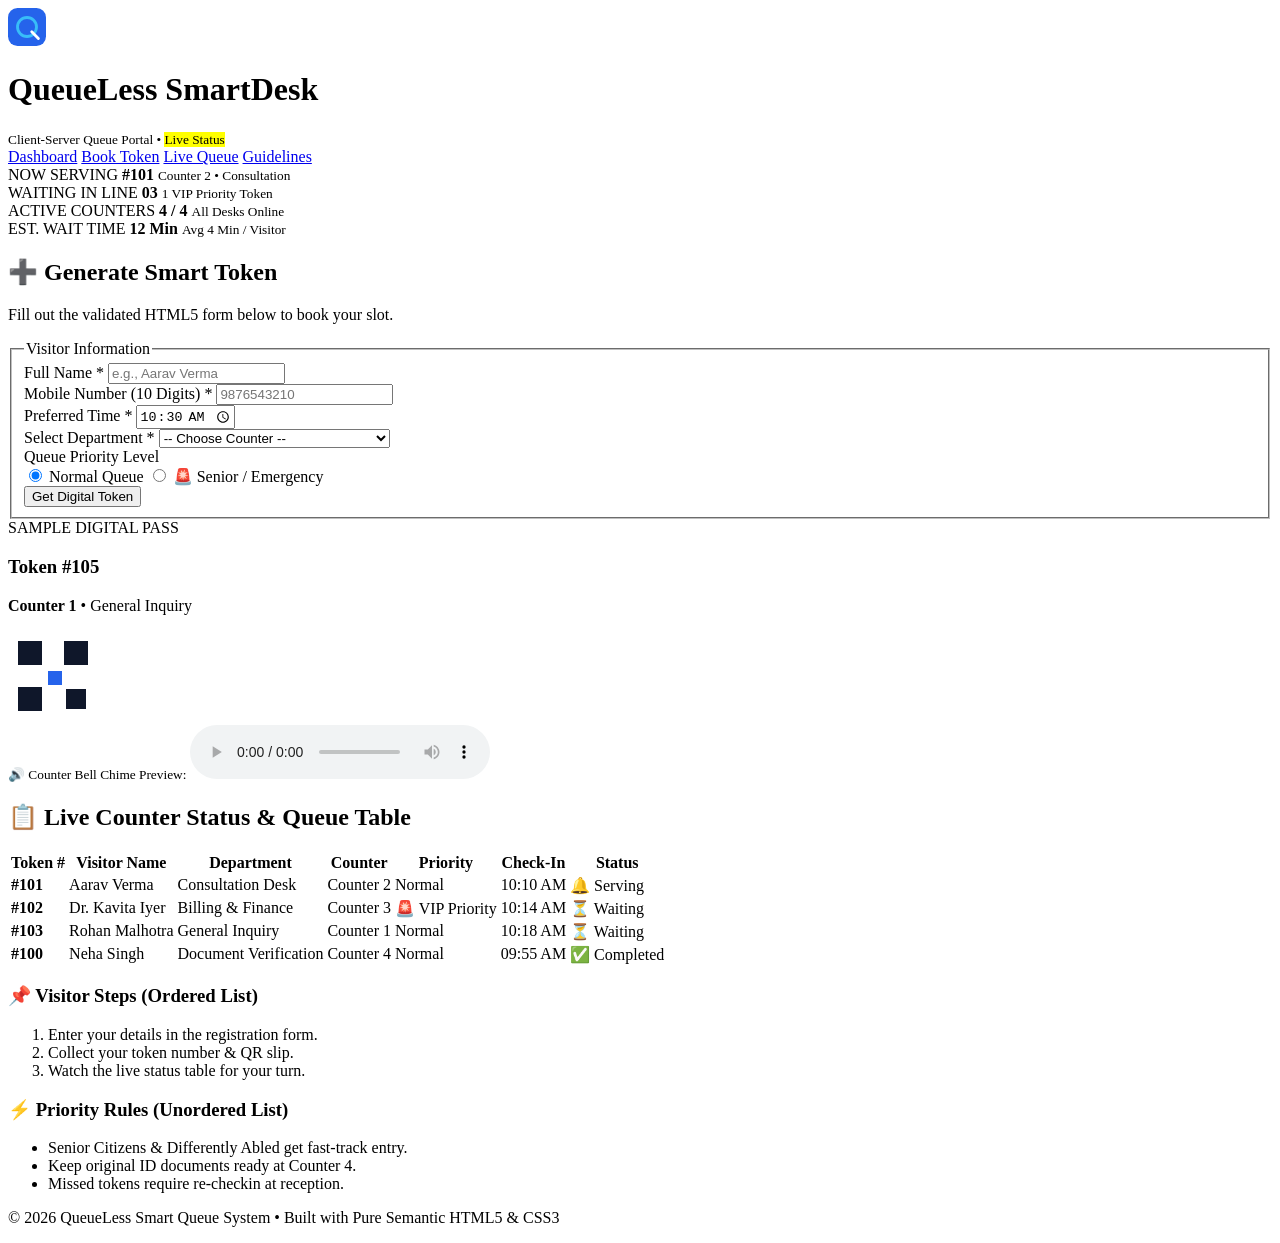
==== index.html @ b5c29361 "Create index.html" ====
<!DOCTYPE html>
<html lang="en">
<head>
  <!-- Unit I: SEO Fundamentals & Document Structure -->
  <meta charset="UTF-8" />
  <meta name="viewport" content="width=device-width, initial-scale=1.0" />
  <meta name="description" content="QueueLess Smart Token & Queue Management System using HTML5 and CSS3" />
  <meta name="keywords" content="Queue Management, Smart Token, HTML5, CSS3, Semantic Web" />
  <title>QueueLess — Smart Queue System (HTML & CSS Only)</title>
  <link rel="stylesheet" href="style.css" />
</head>
<body>

  <!-- Unit II: Semantic Header & Navigation -->
  <header class="site-header">
    <div class="brand">
      <!-- Unit I: SVG Graphics -->
      <svg width="38" height="38" viewBox="0 0 40 40" aria-label="QueueLess Logo">
        <rect width="40" height="40" rx="10" fill="#2563eb" />
        <circle cx="20" cy="20" r="10" stroke="#38bdf8" stroke-width="3" fill="none" />
        <line x1="25" y1="25" x2="32" y2="32" stroke="#ffffff" stroke-width="3" stroke-linecap="round" />
      </svg>
      <div>
        <h1>QueueLess <span>SmartDesk</span></h1>
        <small>Client-Server Queue Portal • <mark>Live Status</mark></small>
      </div>
    </div>

    <!-- Unit I: Hyperlinks -->
    <nav aria-label="Main Navigation" class="top-nav">
      <a href="#stats">Dashboard</a>
      <a href="#register">Book Token</a>
      <a href="#live-queue">Live Queue</a>
      <a href="#rules">Guidelines</a>
    </nav>
  </header>

  <main class="container">

    <!-- Unit III: CSS Grid KPI Section -->
    <section id="stats" class="kpi-grid" aria-label="Queue Statistics">
      <article class="kpi-card">
        <span class="kpi-title">NOW SERVING</span>
        <strong class="kpi-num pulse-text">#101</strong>
        <small>Counter 2 • Consultation</small>
      </article>

      <article class="kpi-card">
        <span class="kpi-title">WAITING IN LINE</span>
        <strong class="kpi-num">03</strong>
        <small>1 VIP Priority Token</small>
      </article>

      <article class="kpi-card">
        <span class="kpi-title">ACTIVE COUNTERS</span>
        <strong class="kpi-num">4 / 4</strong>
        <small>All Desks Online</small>
      </article>

      <article class="kpi-card">
        <span class="kpi-title">EST. WAIT TIME</span>
        <strong class="kpi-num">12 Min</strong>
        <small>Avg 4 Min / Visitor</small>
      </article>
    </section>

    <div class="main-layout">

      <!-- Unit II: Semantic Forms, Input Types & HTML5 Validation -->
      <section id="register" class="card">
        <h2>➕ Generate Smart Token</h2>
        <p class="sub-text">Fill out the validated HTML5 form below to book your slot.</p>

        <form action="#live-queue" method="get" class="token-form">
          <fieldset>
            <legend>Visitor Information</legend>

            <div class="form-group">
              <label for="visitorName">Full Name *</label>
              <input type="text" id="visitorName" name="visitorName"
                     placeholder="e.g., Aarav Verma" required minlength="3" />
            </div>

            <div class="form-row">
              <div class="form-group">
                <label for="mobile">Mobile Number (10 Digits) *</label>
                <input type="tel" id="mobile" name="mobile"
                       placeholder="9876543210" pattern="[0-9]{10}" maxlength="10" required />
              </div>

              <div class="form-group">
                <label for="visitTime">Preferred Time *</label>
                <input type="time" id="visitTime" name="visitTime" value="10:30" required />
              </div>
            </div>

            <div class="form-group">
              <label for="department">Select Department *</label>
              <select id="department" name="department" required>
                <option value="">-- Choose Counter --</option>
                <option value="c1">Counter 1 — General Inquiry</option>
                <option value="c2">Counter 2 — Consultation Desk</option>
                <option value="c3">Counter 3 — Billing & Fee Desk</option>
                <option value="c4">Counter 4 — Document Verification</option>
              </select>
            </div>

            <div class="form-group">
              <label>Queue Priority Level</label>
              <div class="radio-group">
                <label><input type="radio" name="priority" value="normal" checked /> Normal Queue</label>
                <label><input type="radio" name="priority" value="vip" /> 🚨 Senior / Emergency</label>
              </div>
            </div>

            <button type="submit" class="btn-submit">Get Digital Token</button>
          </fieldset>
        </form>
      </section>

      <!-- Unit I & II: Aside Digital Pass Preview + SVG + Multimedia -->
      <aside class="card ticket-preview" aria-label="Sample Token Pass">
        <span class="badge-live">SAMPLE DIGITAL PASS</span>
        <h3>Token #105</h3>
        <p><strong>Counter 1</strong> • General Inquiry</p>

        <!-- Unit I: SVG QR Code Graphic -->
        <svg class="qr-svg" width="90" height="90" viewBox="0 0 90 90" role="img" aria-label="QR Code">
          <rect width="90" height="90" fill="#ffffff" rx="8"/>
          <rect x="10" y="10" width="24" height="24" fill="#0f172a"/>
          <rect x="56" y="10" width="24" height="24" fill="#0f172a"/>
          <rect x="10" y="56" width="24" height="24" fill="#0f172a"/>
          <rect x="40" y="40" width="14" height="14" fill="#2563eb"/>
          <rect x="58" y="58" width="20" height="20" fill="#0f172a"/>
        </svg>

        <!-- Unit I: Multimedia Audio Element -->
        <div class="audio-box">
          <small>🔊 Counter Bell Chime Preview:</small>
          <audio controls>
            <source src="bell.mp3" type="audio/mpeg" />
            Your browser does not support HTML5 audio.
          </audio>
        </div>
      </aside>

    </div>

    <!-- Unit II: Tables and Data Representation -->
    <section id="live-queue" class="card">
      <h2>📋 Live Counter Status & Queue Table</h2>
      <div class="table-responsive">
        <table class="queue-table">
          <thead>
            <tr>
              <th>Token #</th>
              <th>Visitor Name</th>
              <th>Department</th>
              <th>Counter</th>
              <th>Priority</th>
              <th>Check-In</th>
              <th>Status</th>
            </tr>
          </thead>
          <tbody>
            <tr>
              <td><strong>#101</strong></td>
              <td>Aarav Verma</td>
              <td>Consultation Desk</td>
              <td>Counter 2</td>
              <td><span class="tag normal">Normal</span></td>
              <td>10:10 AM</td>
              <td><span class="status serving">🔔 Serving</span></td>
            </tr>
            <tr>
              <td><strong>#102</strong></td>
              <td>Dr. Kavita Iyer</td>
              <td>Billing & Finance</td>
              <td>Counter 3</td>
              <td><span class="tag vip">🚨 VIP Priority</span></td>
              <td>10:14 AM</td>
              <td><span class="status waiting">⏳ Waiting</span></td>
            </tr>
            <tr>
              <td><strong>#103</strong></td>
              <td>Rohan Malhotra</td>
              <td>General Inquiry</td>
              <td>Counter 1</td>
              <td><span class="tag normal">Normal</span></td>
              <td>10:18 AM</td>
              <td><span class="status waiting">⏳ Waiting</span></td>
            </tr>
            <tr>
              <td><strong>#100</strong></td>
              <td>Neha Singh</td>
              <td>Document Verification</td>
              <td>Counter 4</td>
              <td><span class="tag normal">Normal</span></td>
              <td>09:55 AM</td>
              <td><span class="status done">✅ Completed</span></td>
            </tr>
          </tbody>
        </table>
      </div>
    </section>

    <!-- Unit I: Ordered & Unordered Lists -->
    <section id="rules" class="card rules-grid">
      <div>
        <h3>📌 Visitor Steps (Ordered List)</h3>
        <ol>
          <li>Enter your details in the registration form.</li>
          <li>Collect your token number & QR slip.</li>
          <li>Watch the live status table for your turn.</li>
        </ol>
      </div>
      <div>
        <h3>⚡ Priority Rules (Unordered List)</h3>
        <ul>
          <li>Senior Citizens & Differently Abled get fast-track entry.</li>
          <li>Keep original ID documents ready at Counter 4.</li>
          <li>Missed tokens require re-checkin at reception.</li>
        </ul>
      </div>
    </section>

  </main>

  <footer class="site-footer">
    <p>&copy; 2026 QueueLess Smart Queue System • Built with Pure Semantic HTML5 & CSS3</p>
  </footer>

</body>
</html>
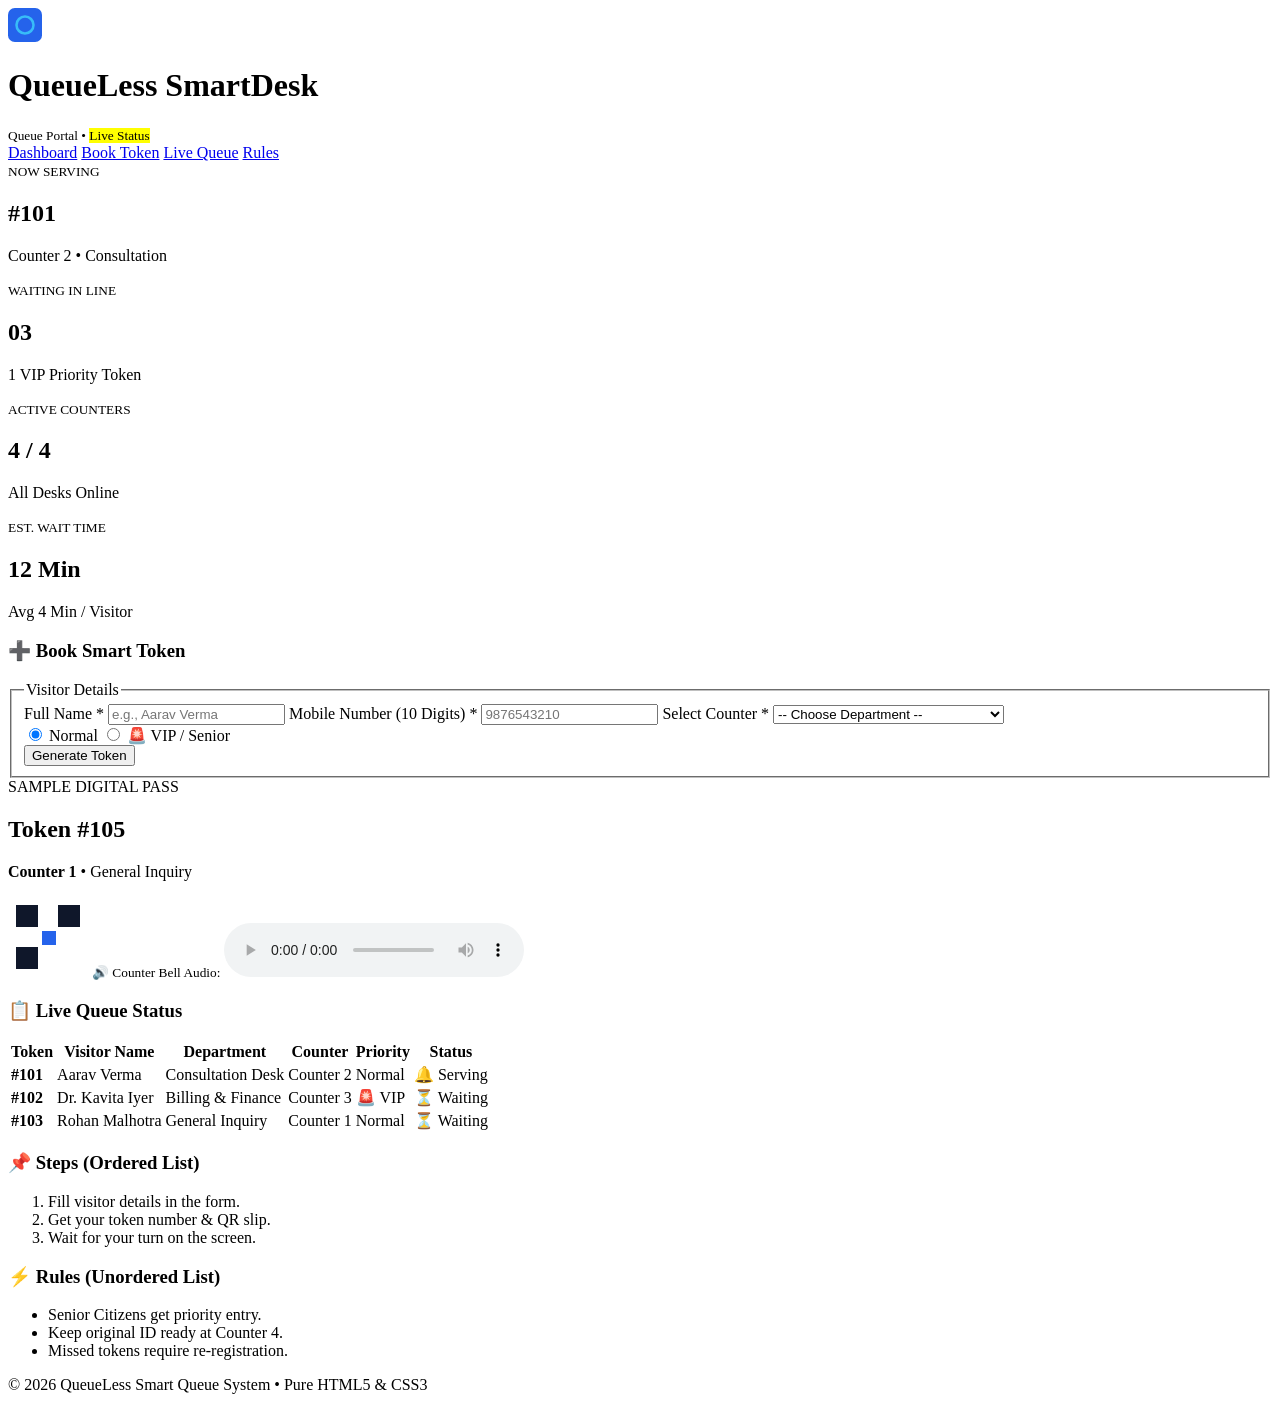
==== commit b192fa5f: "Create index.html" ====
--- a/index.html
+++ b/index.html
@@ -1,233 +1,176 @@
 <!DOCTYPE html>
 <html lang="en">
 <head>
-  <!-- Unit I: SEO Fundamentals & Document Structure -->
   <meta charset="UTF-8" />
   <meta name="viewport" content="width=device-width, initial-scale=1.0" />
-  <meta name="description" content="QueueLess Smart Token & Queue Management System using HTML5 and CSS3" />
-  <meta name="keywords" content="Queue Management, Smart Token, HTML5, CSS3, Semantic Web" />
-  <title>QueueLess — Smart Queue System (HTML & CSS Only)</title>
+  <meta name="description" content="QueueLess Smart Token System using HTML5 and CSS3" />
+  <title>QueueLess — Smart Queue System</title>
   <link rel="stylesheet" href="style.css" />
 </head>
 <body>
 
-  <!-- Unit II: Semantic Header & Navigation -->
-  <header class="site-header">
+  <header class="header">
     <div class="brand">
-      <!-- Unit I: SVG Graphics -->
-      <svg width="38" height="38" viewBox="0 0 40 40" aria-label="QueueLess Logo">
-        <rect width="40" height="40" rx="10" fill="#2563eb" />
+      <svg width="34" height="34" viewBox="0 0 40 40" aria-label="Logo">
+        <rect width="40" height="40" rx="8" fill="#2563eb" />
         <circle cx="20" cy="20" r="10" stroke="#38bdf8" stroke-width="3" fill="none" />
-        <line x1="25" y1="25" x2="32" y2="32" stroke="#ffffff" stroke-width="3" stroke-linecap="round" />
       </svg>
       <div>
         <h1>QueueLess <span>SmartDesk</span></h1>
-        <small>Client-Server Queue Portal • <mark>Live Status</mark></small>
+        <small>Queue Portal • <mark>Live Status</mark></small>
       </div>
     </div>
 
-    <!-- Unit I: Hyperlinks -->
-    <nav aria-label="Main Navigation" class="top-nav">
+    <nav class="nav">
       <a href="#stats">Dashboard</a>
-      <a href="#register">Book Token</a>
-      <a href="#live-queue">Live Queue</a>
-      <a href="#rules">Guidelines</a>
+      <a href="#book">Book Token</a>
+      <a href="#queue">Live Queue</a>
+      <a href="#rules">Rules</a>
     </nav>
   </header>
 
   <main class="container">
 
-    <!-- Unit III: CSS Grid KPI Section -->
-    <section id="stats" class="kpi-grid" aria-label="Queue Statistics">
-      <article class="kpi-card">
-        <span class="kpi-title">NOW SERVING</span>
-        <strong class="kpi-num pulse-text">#101</strong>
-        <small>Counter 2 • Consultation</small>
+    <section id="stats" class="grid-4">
+      <article class="card">
+        <small>NOW SERVING</small>
+        <h2 class="pulse">#101</h2>
+        <p>Counter 2 • Consultation</p>
       </article>
-
-      <article class="kpi-card">
-        <span class="kpi-title">WAITING IN LINE</span>
-        <strong class="kpi-num">03</strong>
-        <small>1 VIP Priority Token</small>
+      <article class="card">
+        <small>WAITING IN LINE</small>
+        <h2>03</h2>
+        <p>1 VIP Priority Token</p>
       </article>
-
-      <article class="kpi-card">
-        <span class="kpi-title">ACTIVE COUNTERS</span>
-        <strong class="kpi-num">4 / 4</strong>
-        <small>All Desks Online</small>
+      <article class="card">
+        <small>ACTIVE COUNTERS</small>
+        <h2>4 / 4</h2>
+        <p>All Desks Online</p>
       </article>
-
-      <article class="kpi-card">
-        <span class="kpi-title">EST. WAIT TIME</span>
-        <strong class="kpi-num">12 Min</strong>
-        <small>Avg 4 Min / Visitor</small>
+      <article class="card">
+        <small>EST. WAIT TIME</small>
+        <h2>12 Min</h2>
+        <p>Avg 4 Min / Visitor</p>
       </article>
     </section>
 
-    <div class="main-layout">
+    <div class="grid-2">
+      <section id="book" class="card">
+        <h3>➕ Book Smart Token</h3>
+        <form action="#queue" method="get">
+          <fieldset>
+            <legend>Visitor Details</legend>
 
-      <!-- Unit II: Semantic Forms, Input Types & HTML5 Validation -->
-      <section id="register" class="card">
-        <h2>➕ Generate Smart Token</h2>
-        <p class="sub-text">Fill out the validated HTML5 form below to book your slot.</p>
+            <label for="name">Full Name *</label>
+            <input type="text" id="name" name="name" placeholder="e.g., Aarav Verma" required minlength="3" />
 
-        <form action="#live-queue" method="get" class="token-form">
-          <fieldset>
-            <legend>Visitor Information</legend>
+            <label for="phone">Mobile Number (10 Digits) *</label>
+            <input type="tel" id="phone" name="phone" placeholder="9876543210" pattern="[0-9]{10}" maxlength="10" required />
 
-            <div class="form-group">
-              <label for="visitorName">Full Name *</label>
-              <input type="text" id="visitorName" name="visitorName"
-                     placeholder="e.g., Aarav Verma" required minlength="3" />
+            <label for="dept">Select Counter *</label>
+            <select id="dept" name="dept" required>
+              <option value="">-- Choose Department --</option>
+              <option value="c1">Counter 1 — General Inquiry</option>
+              <option value="c2">Counter 2 — Consultation Desk</option>
+              <option value="c3">Counter 3 — Billing & Finance</option>
+              <option value="c4">Counter 4 — Document Verification</option>
+            </select>
+
+            <div class="radio-row">
+              <label><input type="radio" name="prio" value="normal" checked /> Normal</label>
+              <label><input type="radio" name="prio" value="vip" /> 🚨 VIP / Senior</label>
             </div>
 
-            <div class="form-row">
-              <div class="form-group">
-                <label for="mobile">Mobile Number (10 Digits) *</label>
-                <input type="tel" id="mobile" name="mobile"
-                       placeholder="9876543210" pattern="[0-9]{10}" maxlength="10" required />
-              </div>
-
-              <div class="form-group">
-                <label for="visitTime">Preferred Time *</label>
-                <input type="time" id="visitTime" name="visitTime" value="10:30" required />
-              </div>
-            </div>
-
-            <div class="form-group">
-              <label for="department">Select Department *</label>
-              <select id="department" name="department" required>
-                <option value="">-- Choose Counter --</option>
-                <option value="c1">Counter 1 — General Inquiry</option>
-                <option value="c2">Counter 2 — Consultation Desk</option>
-                <option value="c3">Counter 3 — Billing & Fee Desk</option>
-                <option value="c4">Counter 4 — Document Verification</option>
-              </select>
-            </div>
-
-            <div class="form-group">
-              <label>Queue Priority Level</label>
-              <div class="radio-group">
-                <label><input type="radio" name="priority" value="normal" checked /> Normal Queue</label>
-                <label><input type="radio" name="priority" value="vip" /> 🚨 Senior / Emergency</label>
-              </div>
-            </div>
-
-            <button type="submit" class="btn-submit">Get Digital Token</button>
+            <button type="submit" class="btn">Generate Token</button>
           </fieldset>
         </form>
       </section>
 
-      <!-- Unit I & II: Aside Digital Pass Preview + SVG + Multimedia -->
-      <aside class="card ticket-preview" aria-label="Sample Token Pass">
-        <span class="badge-live">SAMPLE DIGITAL PASS</span>
-        <h3>Token #105</h3>
+      <aside class="card center">
+        <span class="tag vip">SAMPLE DIGITAL PASS</span>
+        <h2>Token #105</h2>
         <p><strong>Counter 1</strong> • General Inquiry</p>
 
-        <!-- Unit I: SVG QR Code Graphic -->
-        <svg class="qr-svg" width="90" height="90" viewBox="0 0 90 90" role="img" aria-label="QR Code">
-          <rect width="90" height="90" fill="#ffffff" rx="8"/>
-          <rect x="10" y="10" width="24" height="24" fill="#0f172a"/>
-          <rect x="56" y="10" width="24" height="24" fill="#0f172a"/>
-          <rect x="10" y="56" width="24" height="24" fill="#0f172a"/>
-          <rect x="40" y="40" width="14" height="14" fill="#2563eb"/>
-          <rect x="58" y="58" width="20" height="20" fill="#0f172a"/>
+        <svg width="80" height="80" viewBox="0 0 80 80" aria-label="QR Code">
+          <rect width="80" height="80" fill="#fff" rx="6" />
+          <rect x="8" y="8" width="22" height="22" fill="#0f172a" />
+          <rect x="50" y="8" width="22" height="22" fill="#0f172a" />
+          <rect x="8" y="50" width="22" height="22" fill="#0f172a" />
+          <rect x="34" y="34" width="14" height="14" fill="#2563eb" />
         </svg>
 
-        <!-- Unit I: Multimedia Audio Element -->
-        <div class="audio-box">
-          <small>🔊 Counter Bell Chime Preview:</small>
-          <audio controls>
-            <source src="bell.mp3" type="audio/mpeg" />
-            Your browser does not support HTML5 audio.
-          </audio>
-        </div>
+        <small>🔊 Counter Bell Audio:</small>
+        <audio controls>
+          <source src="bell.mp3" type="audio/mpeg" />
+        </audio>
       </aside>
-
     </div>
 
-    <!-- Unit II: Tables and Data Representation -->
-    <section id="live-queue" class="card">
-      <h2>📋 Live Counter Status & Queue Table</h2>
-      <div class="table-responsive">
-        <table class="queue-table">
-          <thead>
-            <tr>
-              <th>Token #</th>
-              <th>Visitor Name</th>
-              <th>Department</th>
-              <th>Counter</th>
-              <th>Priority</th>
-              <th>Check-In</th>
-              <th>Status</th>
-            </tr>
-          </thead>
-          <tbody>
-            <tr>
-              <td><strong>#101</strong></td>
-              <td>Aarav Verma</td>
-              <td>Consultation Desk</td>
-              <td>Counter 2</td>
-              <td><span class="tag normal">Normal</span></td>
-              <td>10:10 AM</td>
-              <td><span class="status serving">🔔 Serving</span></td>
-            </tr>
-            <tr>
-              <td><strong>#102</strong></td>
-              <td>Dr. Kavita Iyer</td>
-              <td>Billing & Finance</td>
-              <td>Counter 3</td>
-              <td><span class="tag vip">🚨 VIP Priority</span></td>
-              <td>10:14 AM</td>
-              <td><span class="status waiting">⏳ Waiting</span></td>
-            </tr>
-            <tr>
-              <td><strong>#103</strong></td>
-              <td>Rohan Malhotra</td>
-              <td>General Inquiry</td>
-              <td>Counter 1</td>
-              <td><span class="tag normal">Normal</span></td>
-              <td>10:18 AM</td>
-              <td><span class="status waiting">⏳ Waiting</span></td>
-            </tr>
-            <tr>
-              <td><strong>#100</strong></td>
-              <td>Neha Singh</td>
-              <td>Document Verification</td>
-              <td>Counter 4</td>
-              <td><span class="tag normal">Normal</span></td>
-              <td>09:55 AM</td>
-              <td><span class="status done">✅ Completed</span></td>
-            </tr>
-          </tbody>
-        </table>
-      </div>
+    <section id="queue" class="card">
+      <h3>📋 Live Queue Status</h3>
+      <table>
+        <thead>
+          <tr>
+            <th>Token</th>
+            <th>Visitor Name</th>
+            <th>Department</th>
+            <th>Counter</th>
+            <th>Priority</th>
+            <th>Status</th>
+          </tr>
+        </thead>
+        <tbody>
+          <tr>
+            <td><strong>#101</strong></td>
+            <td>Aarav Verma</td>
+            <td>Consultation Desk</td>
+            <td>Counter 2</td>
+            <td><span class="tag normal">Normal</span></td>
+            <td><span class="tag serve">🔔 Serving</span></td>
+          </tr>
+          <tr>
+            <td><strong>#102</strong></td>
+            <td>Dr. Kavita Iyer</td>
+            <td>Billing & Finance</td>
+            <td>Counter 3</td>
+            <td><span class="tag vip">🚨 VIP</span></td>
+            <td><span class="tag wait">⏳ Waiting</span></td>
+          </tr>
+          <tr>
+            <td><strong>#103</strong></td>
+            <td>Rohan Malhotra</td>
+            <td>General Inquiry</td>
+            <td>Counter 1</td>
+            <td><span class="tag normal">Normal</span></td>
+            <td><span class="tag wait">⏳ Waiting</span></td>
+          </tr>
+        </tbody>
+      </table>
     </section>
-
-    <!-- Unit I: Ordered & Unordered Lists -->
-    <section id="rules" class="card rules-grid">
-      <div>
-        <h3>📌 Visitor Steps (Ordered List)</h3>
+    
+    <section id="rules" class="grid-2">
+      <div class="card">
+        <h3>📌 Steps (Ordered List)</h3>
         <ol>
-          <li>Enter your details in the registration form.</li>
-          <li>Collect your token number & QR slip.</li>
-          <li>Watch the live status table for your turn.</li>
+          <li>Fill visitor details in the form.</li>
+          <li>Get your token number & QR slip.</li>
+          <li>Wait for your turn on the screen.</li>
         </ol>
       </div>
-      <div>
-        <h3>⚡ Priority Rules (Unordered List)</h3>
+      <div class="card">
+        <h3>⚡ Rules (Unordered List)</h3>
         <ul>
-          <li>Senior Citizens & Differently Abled get fast-track entry.</li>
-          <li>Keep original ID documents ready at Counter 4.</li>
-          <li>Missed tokens require re-checkin at reception.</li>
+          <li>Senior Citizens get priority entry.</li>
+          <li>Keep original ID ready at Counter 4.</li>
+          <li>Missed tokens require re-registration.</li>
         </ul>
       </div>
     </section>
 
   </main>
 
-  <footer class="site-footer">
-    <p>&copy; 2026 QueueLess Smart Queue System • Built with Pure Semantic HTML5 & CSS3</p>
+  <footer class="footer">
+    <p>&copy; 2026 QueueLess Smart Queue System • Pure HTML5 & CSS3</p>
   </footer>
 
 </body>
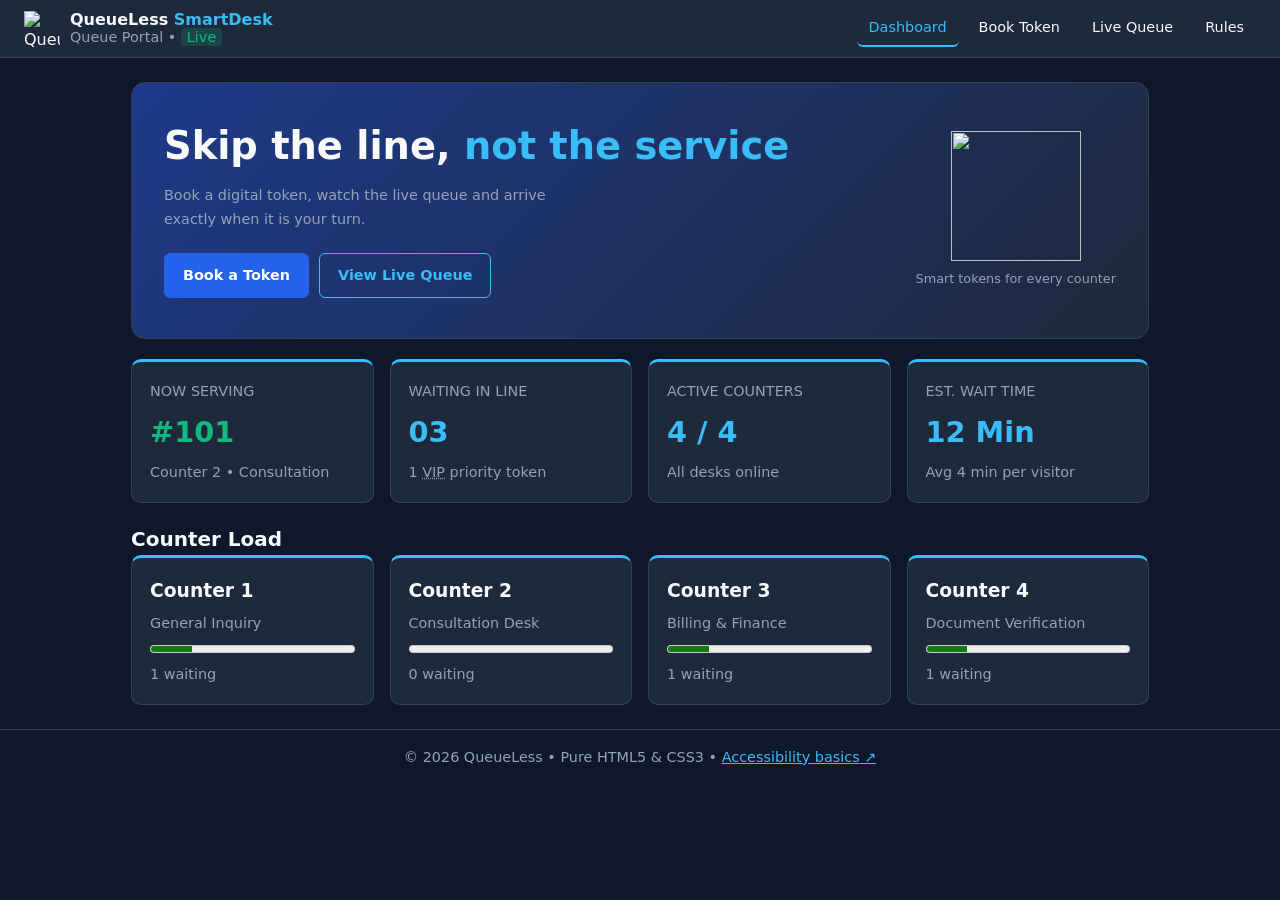
==== commit 6f148574: "Update index.html" ====
--- a/index.html
+++ b/index.html
@@ -3,175 +3,62 @@
 <head>
   <meta charset="UTF-8" />
   <meta name="viewport" content="width=device-width, initial-scale=1.0" />
-  <meta name="description" content="QueueLess Smart Token System using HTML5 and CSS3" />
-  <title>QueueLess — Smart Queue System</title>
+  <meta name="description" content="QueueLess dashboard: now serving, waiting count and counter load." />
+  <meta name="theme-color" content="#0f172a" />
+  <title>Dashboard | QueueLess Smart Queue</title>
+  <link rel="icon" href="logo.svg" type="image/svg+xml" />
   <link rel="stylesheet" href="style.css" />
 </head>
 <body>
+  <a class="skip" href="#main">Skip to main content</a>
 
   <header class="header">
-    <div class="brand">
-      <svg width="34" height="34" viewBox="0 0 40 40" aria-label="Logo">
-        <rect width="40" height="40" rx="8" fill="#2563eb" />
-        <circle cx="20" cy="20" r="10" stroke="#38bdf8" stroke-width="3" fill="none" />
-      </svg>
-      <div>
-        <h1>QueueLess <span>SmartDesk</span></h1>
-        <small>Queue Portal • <mark>Live Status</mark></small>
-      </div>
-    </div>
-
-    <nav class="nav">
-      <a href="#stats">Dashboard</a>
-      <a href="#book">Book Token</a>
-      <a href="#queue">Live Queue</a>
-      <a href="#rules">Rules</a>
+    <a class="brand" href="index.html">
+      <img src="logo.svg" width="36" height="36" alt="QueueLess logo" />
+      <span><strong>QueueLess <em>SmartDesk</em></strong><small>Queue Portal • <mark>Live</mark></small></span>
+    </a>
+    <nav class="nav" aria-label="Main navigation">
+        <a href="index.html" aria-current="page">Dashboard</a>
+        <a href="book-token.html">Book Token</a>
+        <a href="live-queue.html">Live Queue</a>
+        <a href="rules.html">Rules</a>
     </nav>
   </header>
 
-  <main class="container">
-
-    <section id="stats" class="grid-4">
-      <article class="card">
-        <small>NOW SERVING</small>
-        <h2 class="pulse">#101</h2>
-        <p>Counter 2 • Consultation</p>
-      </article>
-      <article class="card">
-        <small>WAITING IN LINE</small>
-        <h2>03</h2>
-        <p>1 VIP Priority Token</p>
-      </article>
-      <article class="card">
-        <small>ACTIVE COUNTERS</small>
-        <h2>4 / 4</h2>
-        <p>All Desks Online</p>
-      </article>
-      <article class="card">
-        <small>EST. WAIT TIME</small>
-        <h2>12 Min</h2>
-        <p>Avg 4 Min / Visitor</p>
-      </article>
+  <main id="main" class="container">
+    <section class="hero" aria-labelledby="hero-title">
+      <div>
+        <h1 id="hero-title">Skip the line, <span>not the service</span></h1>
+        <p>Book a digital token, watch the live queue and arrive exactly when it is your turn.</p>
+        <p class="actions"><a class="btn" href="book-token.html">Book a Token</a> <a class="btn ghost" href="live-queue.html">View Live Queue</a></p>
+      </div>
+      <figure>
+        <img src="logo.svg" width="130" height="130" alt="" />
+        <figcaption>Smart tokens for every counter</figcaption>
+      </figure>
     </section>
 
-    <div class="grid-2">
-      <section id="book" class="card">
-        <h3>➕ Book Smart Token</h3>
-        <form action="#queue" method="get">
-          <fieldset>
-            <legend>Visitor Details</legend>
+    <section class="grid-4" aria-label="Queue summary">
+      <article class="card"><small>NOW SERVING</small><h2 class="pulse">#101</h2><p>Counter 2 • Consultation</p></article>
+      <article class="card"><small>WAITING IN LINE</small><h2>03</h2><p>1 <abbr title="Very Important Person">VIP</abbr> priority token</p></article>
+      <article class="card"><small>ACTIVE COUNTERS</small><h2>4 / 4</h2><p>All desks online</p></article>
+      <article class="card"><small>EST. WAIT TIME</small><h2>12 Min</h2><p>Avg 4 min per visitor</p></article>
+    </section>
 
-            <label for="name">Full Name *</label>
-            <input type="text" id="name" name="name" placeholder="e.g., Aarav Verma" required minlength="3" />
-
-            <label for="phone">Mobile Number (10 Digits) *</label>
-            <input type="tel" id="phone" name="phone" placeholder="9876543210" pattern="[0-9]{10}" maxlength="10" required />
-
-            <label for="dept">Select Counter *</label>
-            <select id="dept" name="dept" required>
-              <option value="">-- Choose Department --</option>
-              <option value="c1">Counter 1 — General Inquiry</option>
-              <option value="c2">Counter 2 — Consultation Desk</option>
-              <option value="c3">Counter 3 — Billing & Finance</option>
-              <option value="c4">Counter 4 — Document Verification</option>
-            </select>
-
-            <div class="radio-row">
-              <label><input type="radio" name="prio" value="normal" checked /> Normal</label>
-              <label><input type="radio" name="prio" value="vip" /> 🚨 VIP / Senior</label>
-            </div>
-
-            <button type="submit" class="btn">Generate Token</button>
-          </fieldset>
-        </form>
-      </section>
-
-      <aside class="card center">
-        <span class="tag vip">SAMPLE DIGITAL PASS</span>
-        <h2>Token #105</h2>
-        <p><strong>Counter 1</strong> • General Inquiry</p>
-
-        <svg width="80" height="80" viewBox="0 0 80 80" aria-label="QR Code">
-          <rect width="80" height="80" fill="#fff" rx="6" />
-          <rect x="8" y="8" width="22" height="22" fill="#0f172a" />
-          <rect x="50" y="8" width="22" height="22" fill="#0f172a" />
-          <rect x="8" y="50" width="22" height="22" fill="#0f172a" />
-          <rect x="34" y="34" width="14" height="14" fill="#2563eb" />
-        </svg>
-
-        <small>🔊 Counter Bell Audio:</small>
-        <audio controls>
-          <source src="bell.mp3" type="audio/mpeg" />
-        </audio>
-      </aside>
-    </div>
-
-    <section id="queue" class="card">
-      <h3>📋 Live Queue Status</h3>
-      <table>
-        <thead>
-          <tr>
-            <th>Token</th>
-            <th>Visitor Name</th>
-            <th>Department</th>
-            <th>Counter</th>
-            <th>Priority</th>
-            <th>Status</th>
-          </tr>
-        </thead>
-        <tbody>
-          <tr>
-            <td><strong>#101</strong></td>
-            <td>Aarav Verma</td>
-            <td>Consultation Desk</td>
-            <td>Counter 2</td>
-            <td><span class="tag normal">Normal</span></td>
-            <td><span class="tag serve">🔔 Serving</span></td>
-          </tr>
-          <tr>
-            <td><strong>#102</strong></td>
-            <td>Dr. Kavita Iyer</td>
-            <td>Billing & Finance</td>
-            <td>Counter 3</td>
-            <td><span class="tag vip">🚨 VIP</span></td>
-            <td><span class="tag wait">⏳ Waiting</span></td>
-          </tr>
-          <tr>
-            <td><strong>#103</strong></td>
-            <td>Rohan Malhotra</td>
-            <td>General Inquiry</td>
-            <td>Counter 1</td>
-            <td><span class="tag normal">Normal</span></td>
-            <td><span class="tag wait">⏳ Waiting</span></td>
-          </tr>
-        </tbody>
-      </table>
-    </section>
-    
-    <section id="rules" class="grid-2">
-      <div class="card">
-        <h3>📌 Steps (Ordered List)</h3>
-        <ol>
-          <li>Fill visitor details in the form.</li>
-          <li>Get your token number & QR slip.</li>
-          <li>Wait for your turn on the screen.</li>
-        </ol>
-      </div>
-      <div class="card">
-        <h3>⚡ Rules (Unordered List)</h3>
-        <ul>
-          <li>Senior Citizens get priority entry.</li>
-          <li>Keep original ID ready at Counter 4.</li>
-          <li>Missed tokens require re-registration.</li>
-        </ul>
+    <section aria-labelledby="counters-title">
+      <h2 id="counters-title">Counter Load</h2>
+      <div class="grid-4">
+        <article class="card"><h3>Counter 1</h3><p>General Inquiry</p><meter min="0" max="5" low="2" high="4" optimum="0" value="1">1 waiting</meter><small>1 waiting</small></article>
+        <article class="card"><h3>Counter 2</h3><p>Consultation Desk</p><meter min="0" max="5" low="2" high="4" optimum="0" value="0">0 waiting</meter><small>0 waiting</small></article>
+        <article class="card"><h3>Counter 3</h3><p>Billing &amp; Finance</p><meter min="0" max="5" low="2" high="4" optimum="0" value="1">1 waiting</meter><small>1 waiting</small></article>
+        <article class="card"><h3>Counter 4</h3><p>Document Verification</p><meter min="0" max="5" low="2" high="4" optimum="0" value="1">1 waiting</meter><small>1 waiting</small></article>
       </div>
     </section>
-
   </main>
 
   <footer class="footer">
-    <p>&copy; 2026 QueueLess Smart Queue System • Pure HTML5 & CSS3</p>
+    <p>&copy; 2026 QueueLess • Pure HTML5 &amp; CSS3 •
+      <a href="https://www.w3.org/WAI/fundamentals/accessibility-intro/" target="_blank" rel="noopener">Accessibility basics</a></p>
   </footer>
-
 </body>
 </html>
--- a/style.css
+++ b/style.css
@@ -0,0 +1,141 @@
+/* ===== Unit III: CSS Variables, Colors & Backgrounds ===== */
+:root {
+  --bg: #0f172a;
+  --card: #1e293b;
+  --border: #334155;
+  --text: #f8fafc;
+  --muted: #94a3b8;
+  --primary: #2563eb;
+  --accent: #38bdf8;
+  --green: #10b981;
+  --amber: #f59e0b;
+  --red: #ef4444;
+}
+
+/* ===== Box model, Typography & Units (rem, em, %, clamp) ===== */
+* { box-sizing: border-box; margin: 0; padding: 0; font-family: 'Segoe UI', system-ui, sans-serif; }
+html { scroll-behavior: smooth; }
+body { background: var(--bg); color: var(--text); line-height: 1.6; }
+h1 { font-size: clamp(1.6rem, 4vw, 2.4rem); }
+h2 { font-size: 1.25rem; }
+p, small { color: var(--muted); font-size: 0.9rem; }
+a { color: var(--accent); }
+em { font-style: normal; color: var(--accent); }
+::selection { background: var(--primary); color: #fff; }               /* pseudo-element */
+
+/* ===== Positioning: skip link (absolute) & sticky header ===== */
+.skip { position: absolute; left: -999px; top: 8px; z-index: 20; padding: 8px 14px; background: var(--primary); color: #fff; border-radius: 6px; }
+.skip:focus { left: 8px; }
+
+.header {
+  position: sticky; top: 0; z-index: 10;                               /* sticky */
+  display: flex; justify-content: space-between; align-items: center; flex-wrap: wrap; gap: 8px;   /* flexbox */
+  padding: 10px 24px; background: var(--card); border-bottom: 1px solid var(--border);
+}
+.brand { display: flex; align-items: center; gap: 10px; text-decoration: none; color: var(--text); }
+.brand span { display: flex; flex-direction: column; line-height: 1.2; }
+mark { background: rgba(16, 185, 129, 0.2); color: var(--green); padding: 1px 6px; border-radius: 4px; }
+
+/* ===== Navigation: pseudo-classes & transitions ===== */
+.nav { display: flex; gap: 8px; }
+.nav a {
+  color: var(--text); text-decoration: none; font-size: 0.9rem; padding: 6px 12px;
+  border-radius: 6px; border-bottom: 2px solid transparent; transition: background 0.2s, border-color 0.2s;
+}
+.nav a:hover, .nav a:focus-visible { background: var(--primary); outline: none; }
+.nav a[aria-current="page"] { color: var(--accent); border-bottom-color: var(--accent); }   /* attribute selector */
+
+/* ===== Layout: Flexbox container + CSS Grid ===== */
+.container { max-width: 1050px; margin: 24px auto; padding: 0 16px; display: flex; flex-direction: column; gap: 20px; animation: fade-up 0.5s ease both; }
+.grid-4 { display: grid; grid-template-columns: repeat(4, 1fr); gap: 16px; }
+.grid-2 { display: grid; grid-template-columns: 1.4fr 1fr; gap: 16px; }
+
+/* ===== Hero (gradient background) ===== */
+.hero {
+  display: flex; justify-content: space-between; align-items: center; gap: 24px; flex-wrap: wrap;
+  padding: 32px; border-radius: 14px; border: 1px solid var(--border);
+  background: linear-gradient(135deg, #1e3a8a, var(--card));
+}
+.hero h1 span { color: var(--accent); }
+.hero p { margin: 8px 0; max-width: 46ch; }
+.hero figure { text-align: center; }
+.hero figcaption { font-size: 0.8rem; color: var(--muted); }
+.actions { display: flex; gap: 10px; flex-wrap: wrap; }
+
+/* ===== Cards ===== */
+.card {
+  position: relative; display: flex; flex-direction: column; gap: 6px;
+  padding: 18px; background: var(--card); border: 1px solid var(--border);
+  border-top: 3px solid var(--accent); border-radius: 10px; transition: transform 0.2s, box-shadow 0.2s;
+}
+.grid-4 .card:hover { transform: translateY(-4px); box-shadow: 0 8px 20px rgba(0, 0, 0, 0.3); }
+.card h2 { color: var(--accent); }
+.grid-4 .card h2 { font-size: 1.8rem; }
+.center { align-items: center; justify-content: center; text-align: center; }
+meter { width: 100%; }
+
+/* ===== Animations (@keyframes) ===== */
+@keyframes pulse { 50% { opacity: 0.5; transform: scale(1.05); } }
+@keyframes fade-up { from { opacity: 0; transform: translateY(12px); } }
+.pulse { color: var(--green) !important; animation: pulse 1.8s infinite; }
+
+/* ===== Form styling: selectors, pseudo-classes, attribute selectors ===== */
+label { display: block; margin: 12px 0 4px; font-size: 0.85rem; font-weight: 600; }
+label.req::after { content: " *"; color: var(--red); }                  /* ::after */
+input[type="text"], input[type="tel"], input[type="email"], select {    /* attribute selectors */
+  width: 100%; padding: 9px 10px; color: var(--text); background: var(--bg);
+  border: 1px solid var(--border); border-radius: 6px; transition: border-color 0.2s;
+}
+input::placeholder { color: var(--muted); }
+input:focus, select:focus { outline: none; border-color: var(--accent); }
+input:required:valid { border-left: 4px solid var(--green); }
+input:invalid:not(:placeholder-shown) { border-left: 4px solid var(--red); }
+fieldset.radio-row { display: flex; gap: 16px; margin: 14px 0 4px; padding: 8px 12px; border: 1px solid var(--border); border-radius: 8px; }
+legend { padding: 0 6px; font-size: 0.85rem; color: var(--accent); font-weight: bold; }
+.radio-row label, .check { display: flex; align-items: center; gap: 6px; margin: 4px 0; font-weight: 400; }
+.btn {
+  display: inline-block; margin-top: 14px; padding: 10px 18px; text-align: center; text-decoration: none;
+  color: #fff; background: var(--primary); border: 1px solid var(--primary); border-radius: 6px;
+  font-weight: bold; cursor: pointer; transition: opacity 0.2s;
+}
+form .btn { width: 100%; }
+.btn.ghost { background: transparent; border-color: var(--accent); color: var(--accent); }
+.btn:hover { opacity: 0.85; }
+audio { width: 100%; max-width: 220px; height: 32px; }
+
+/* ===== Table ===== */
+.table-wrap { overflow-x: auto; }
+table { width: 100%; border-collapse: collapse; margin: 8px 0; font-size: 0.9rem; }
+caption { text-align: left; padding: 4px 0; color: var(--muted); font-size: 0.8rem; }
+th, td { padding: 10px; text-align: left; border-bottom: 1px solid var(--border); }
+thead th { color: var(--accent); }
+tbody tr:nth-child(even) { background: rgba(255, 255, 255, 0.03); }
+tbody tr:hover { background: rgba(56, 189, 248, 0.08); }
+
+/* ===== Tags ===== */
+.tag { display: inline-block; padding: 3px 10px; border-radius: 99px; font-size: 0.75rem; font-weight: bold; }
+.normal { background: rgba(37, 99, 235, 0.25); color: var(--accent); }
+.vip { background: rgba(239, 68, 68, 0.25); color: var(--red); }
+.serve { background: rgba(16, 185, 129, 0.25); color: var(--green); }
+.wait { background: rgba(245, 158, 11, 0.25); color: var(--amber); }
+
+/* ===== Lists, details & ::marker ===== */
+ol, ul { padding-left: 20px; color: var(--muted); }
+li { margin: 4px 0; }
+li::marker { color: var(--accent); font-weight: bold; }
+details { padding: 8px 0; border-bottom: 1px solid var(--border); }
+summary { cursor: pointer; font-weight: 600; }
+details p { margin-top: 6px; }
+
+/* ===== Footer & external links ===== */
+.footer { margin-top: 20px; padding: 16px; text-align: center; border-top: 1px solid var(--border); }
+a[target="_blank"]::after { content: " ↗"; }
+
+/* ===== Responsive Web Design (@media) ===== */
+@media (max-width: 900px) { .grid-4 { grid-template-columns: repeat(2, 1fr); } }
+@media (max-width: 640px) {
+  .grid-4, .grid-2 { grid-template-columns: 1fr; }
+  .nav { width: 100%; justify-content: space-between; }
+  .hero { padding: 20px; }
+}
+@media (prefers-reduced-motion: reduce) { * { animation: none !important; transition: none !important; } }
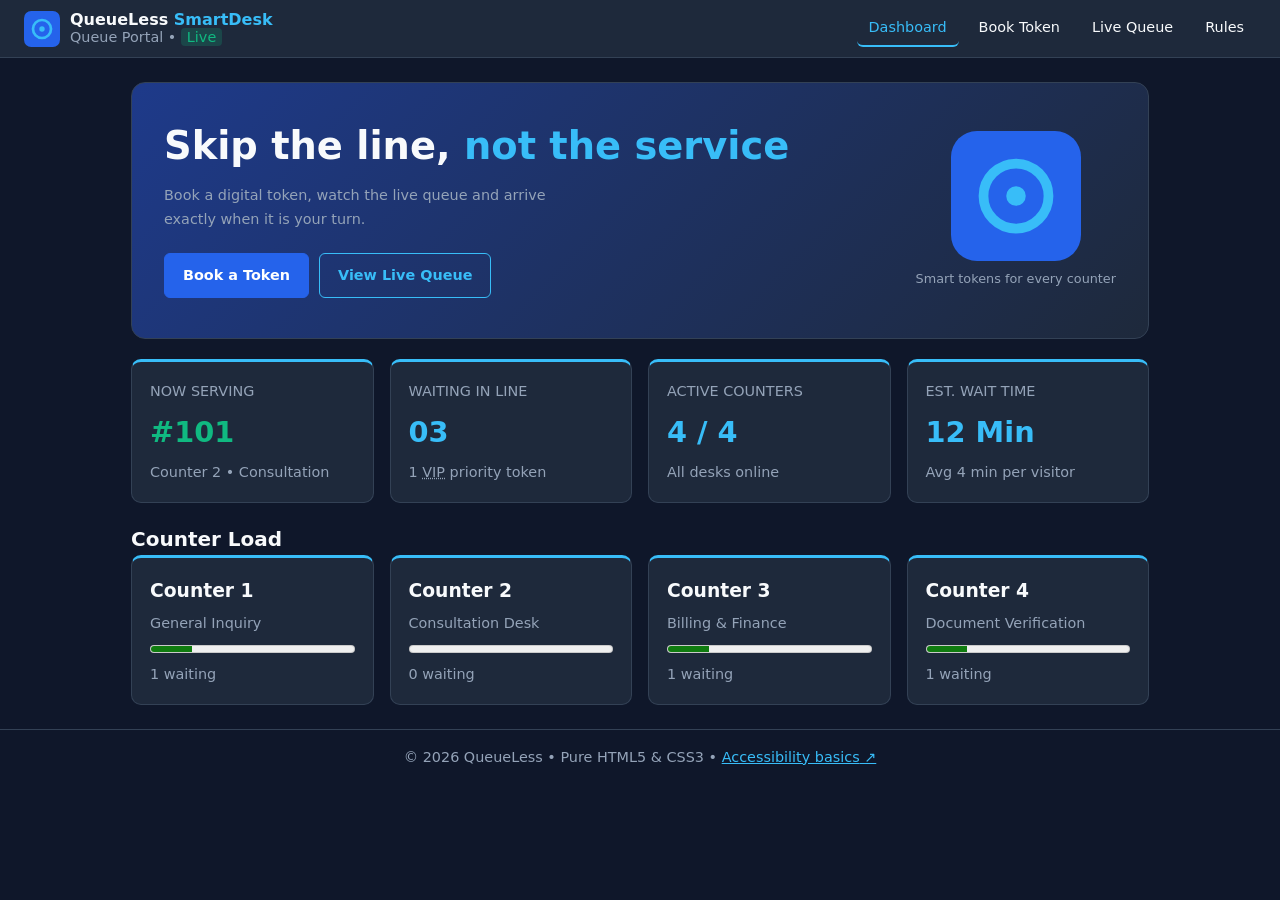
==== commit 0bdcef8e: "Create index.html" ====
--- a/index.html
+++ b/index.html
@@ -6,7 +6,7 @@
   <meta name="description" content="QueueLess dashboard: now serving, waiting count and counter load." />
   <meta name="theme-color" content="#0f172a" />
   <title>Dashboard | QueueLess Smart Queue</title>
-  <link rel="icon" href="logo.svg" type="image/svg+xml" />
+  <link rel="icon" href="data:image/svg+xml,%3Csvg xmlns='http://www.w3.org/2000/svg' viewBox='0 0 40 40'%3E%3Crect width='40' height='40' rx='8' fill='%232563eb'/%3E%3Ccircle cx='20' cy='20' r='10' stroke='%2338bdf8' stroke-width='3' fill='none'/%3E%3C/svg%3E" />
   <link rel="stylesheet" href="style.css" />
 </head>
 <body>
@@ -14,7 +14,7 @@
 
   <header class="header">
     <a class="brand" href="index.html">
-      <img src="logo.svg" width="36" height="36" alt="QueueLess logo" />
+      <svg width="36" height="36" viewBox="0 0 40 40" role="img" aria-label="QueueLess logo"><rect width="40" height="40" rx="8" fill="#2563eb" /><circle cx="20" cy="20" r="10" stroke="#38bdf8" stroke-width="3" fill="none" /><circle cx="20" cy="20" r="3" fill="#38bdf8" /></svg>
       <span><strong>QueueLess <em>SmartDesk</em></strong><small>Queue Portal • <mark>Live</mark></small></span>
     </a>
     <nav class="nav" aria-label="Main navigation">
@@ -33,7 +33,7 @@
         <p class="actions"><a class="btn" href="book-token.html">Book a Token</a> <a class="btn ghost" href="live-queue.html">View Live Queue</a></p>
       </div>
       <figure>
-        <img src="logo.svg" width="130" height="130" alt="" />
+        <svg width="130" height="130" viewBox="0 0 40 40" aria-hidden="true"><rect width="40" height="40" rx="8" fill="#2563eb" /><circle cx="20" cy="20" r="10" stroke="#38bdf8" stroke-width="3" fill="none" /><circle cx="20" cy="20" r="3" fill="#38bdf8" /></svg>
         <figcaption>Smart tokens for every counter</figcaption>
       </figure>
     </section>
